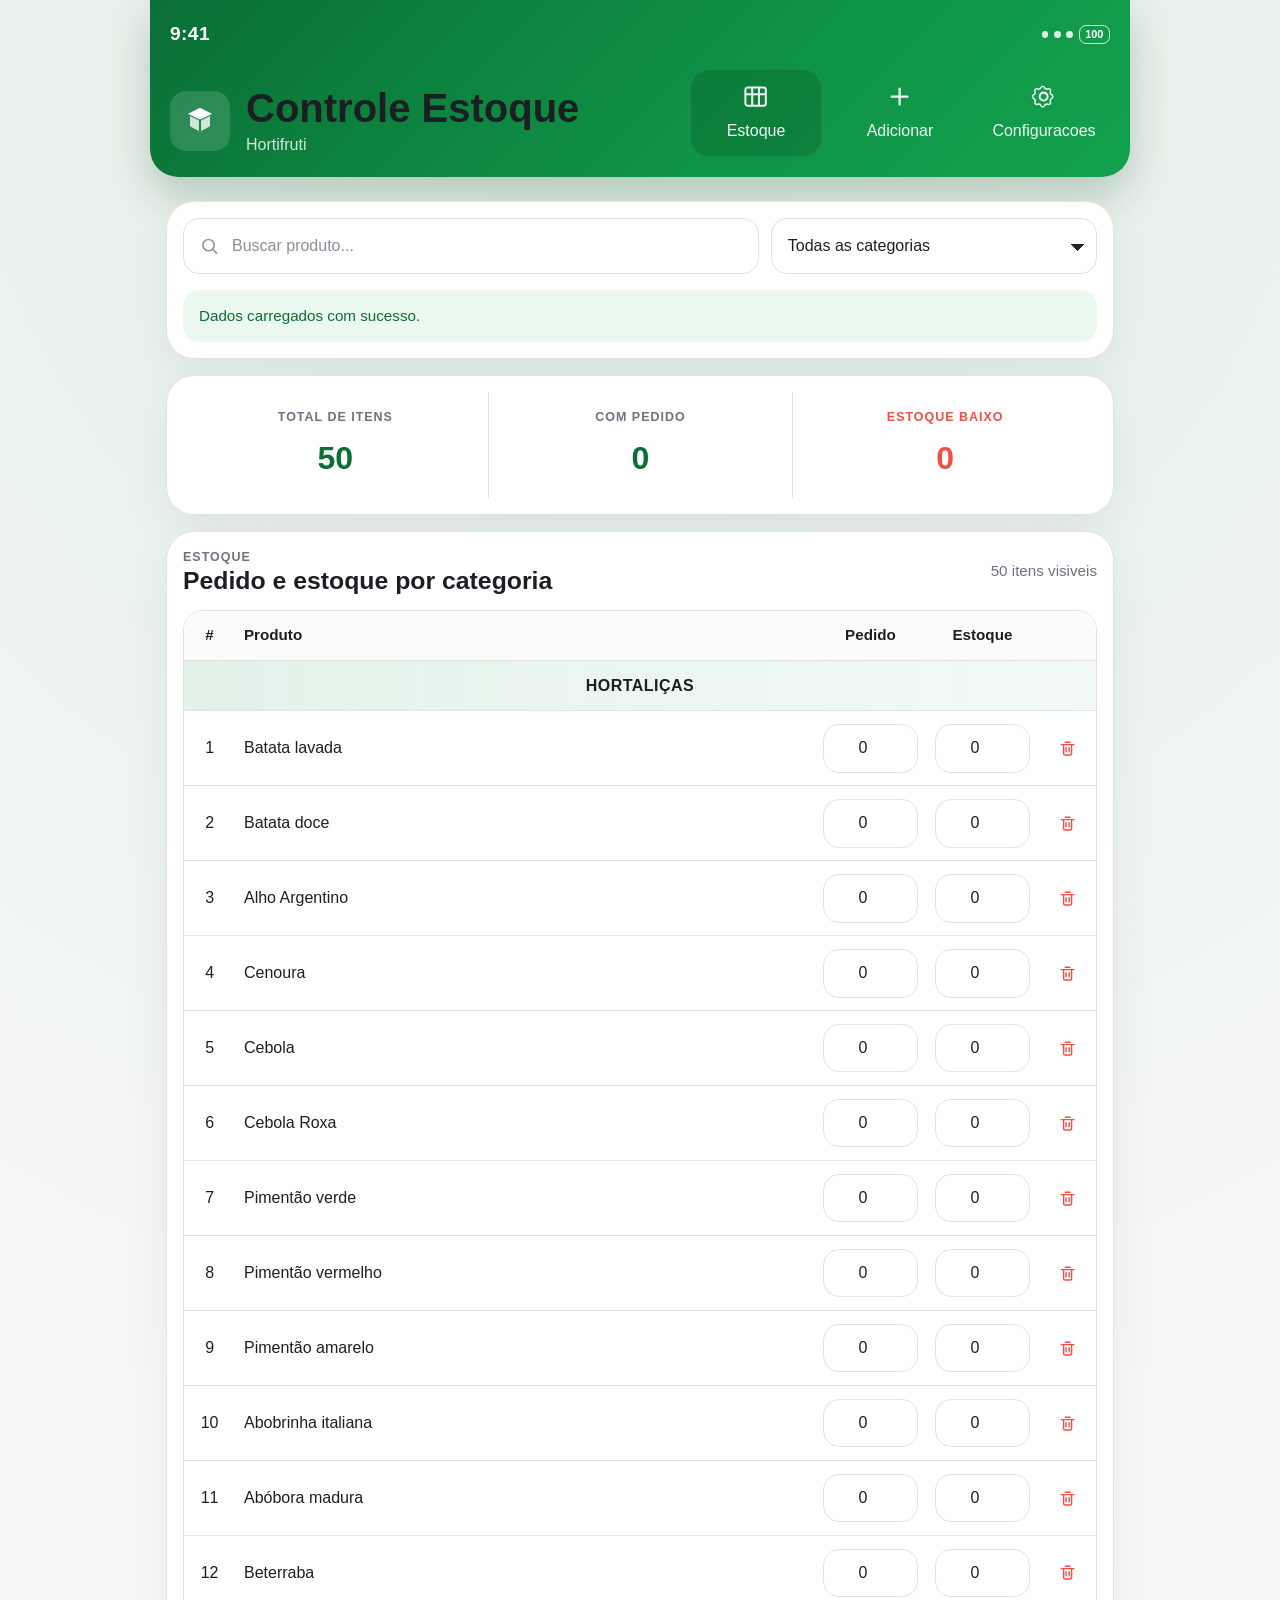
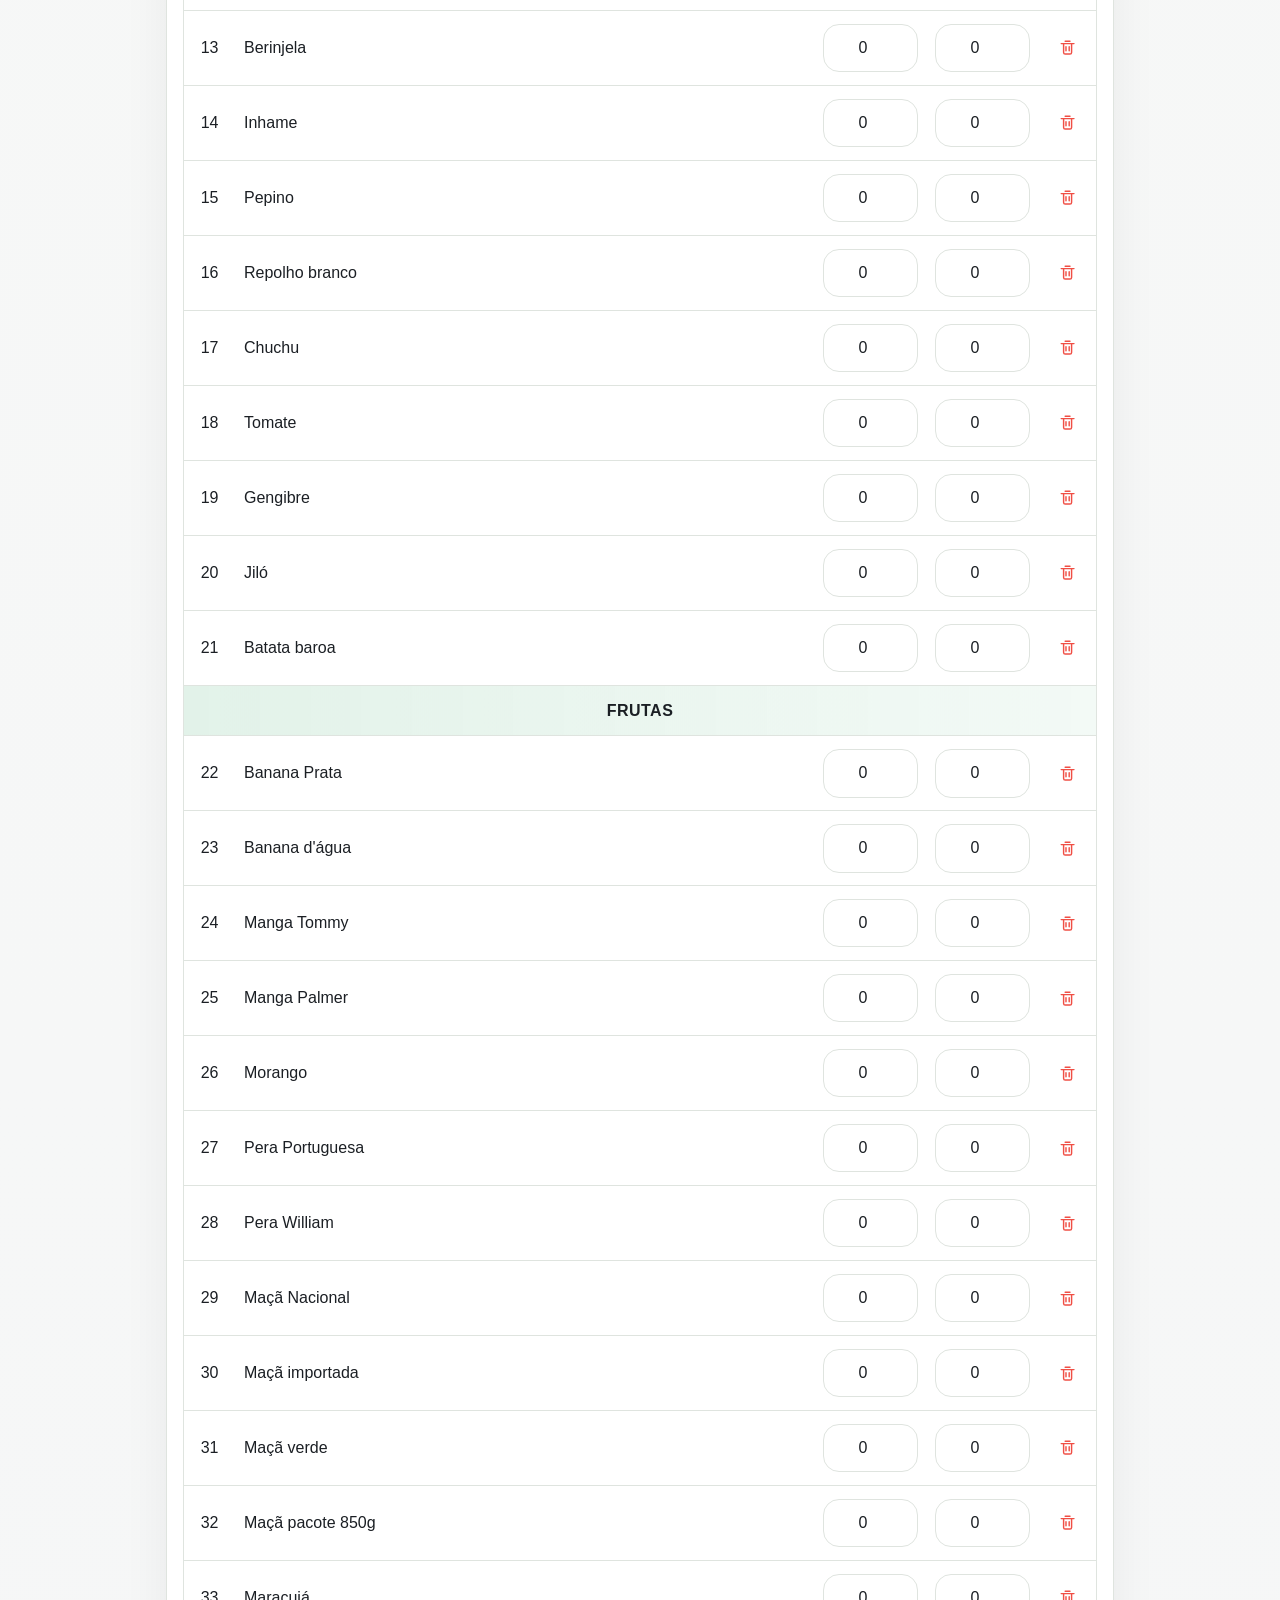
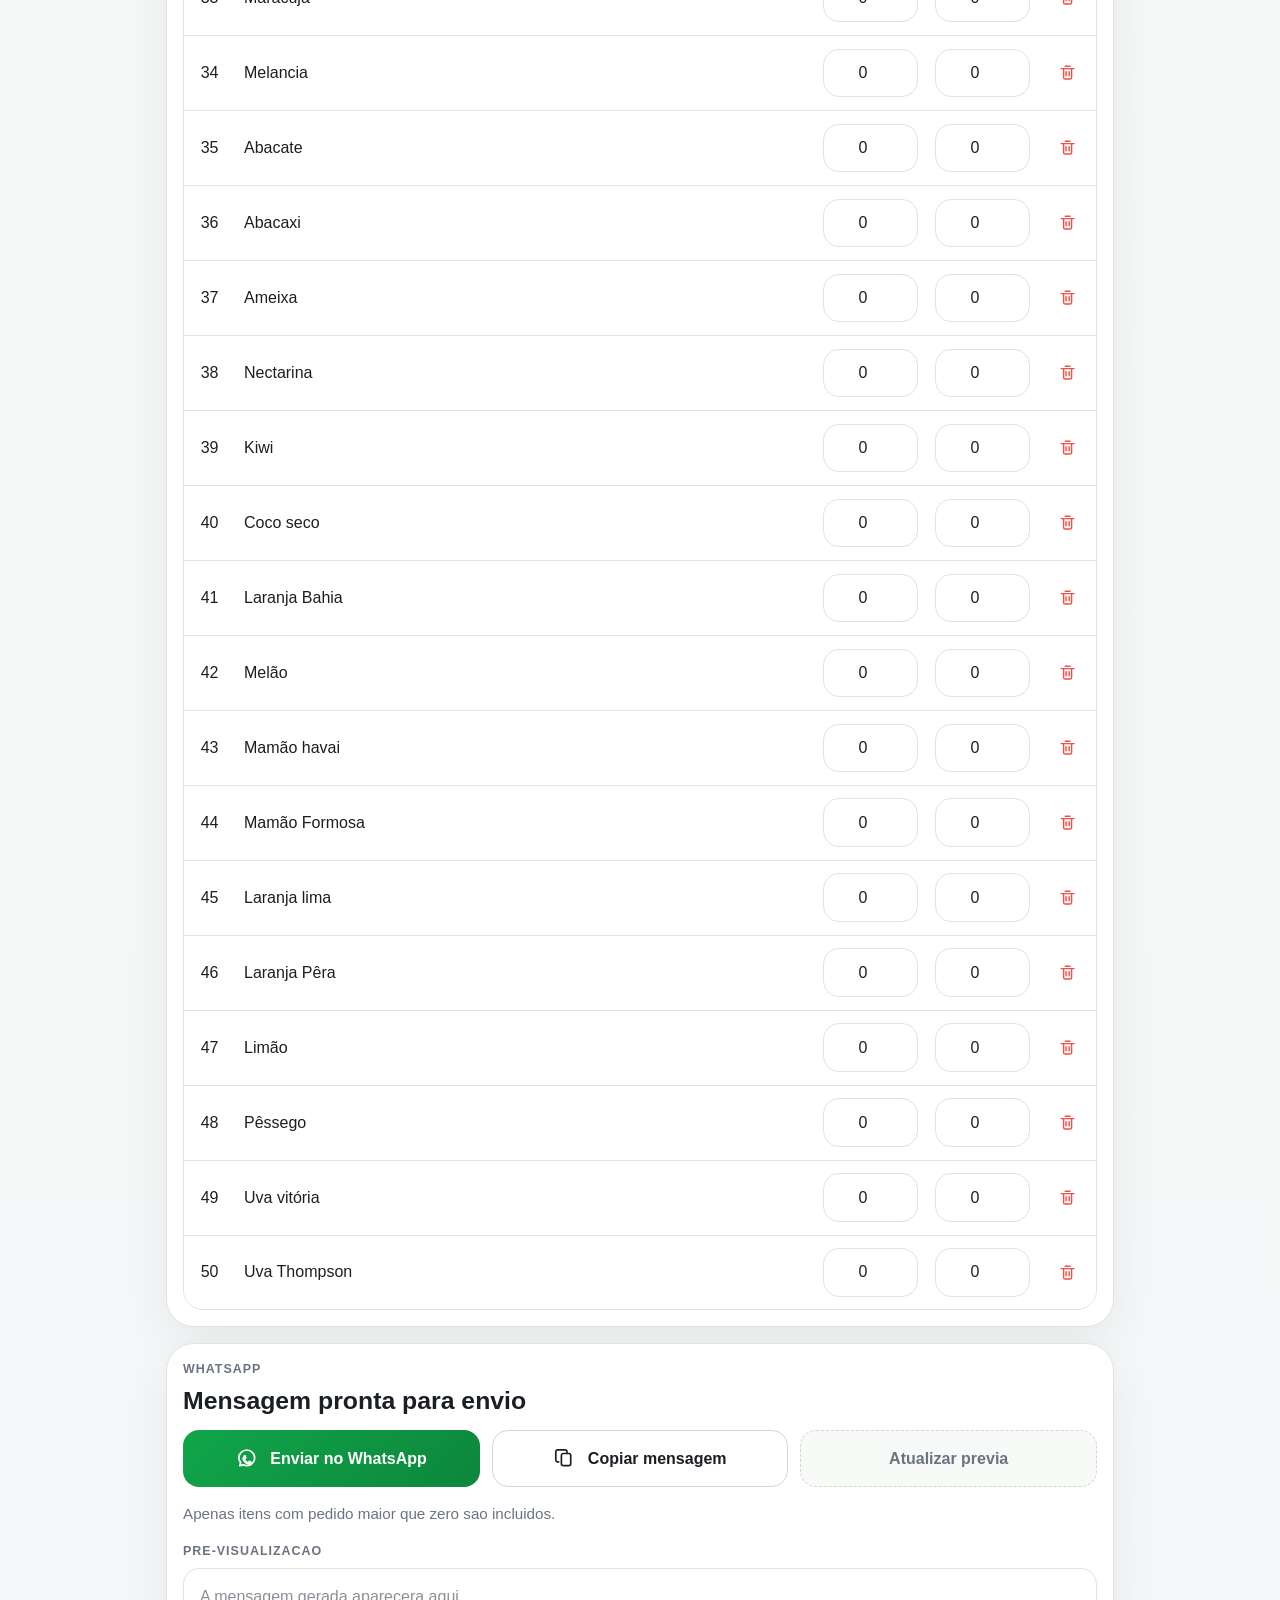
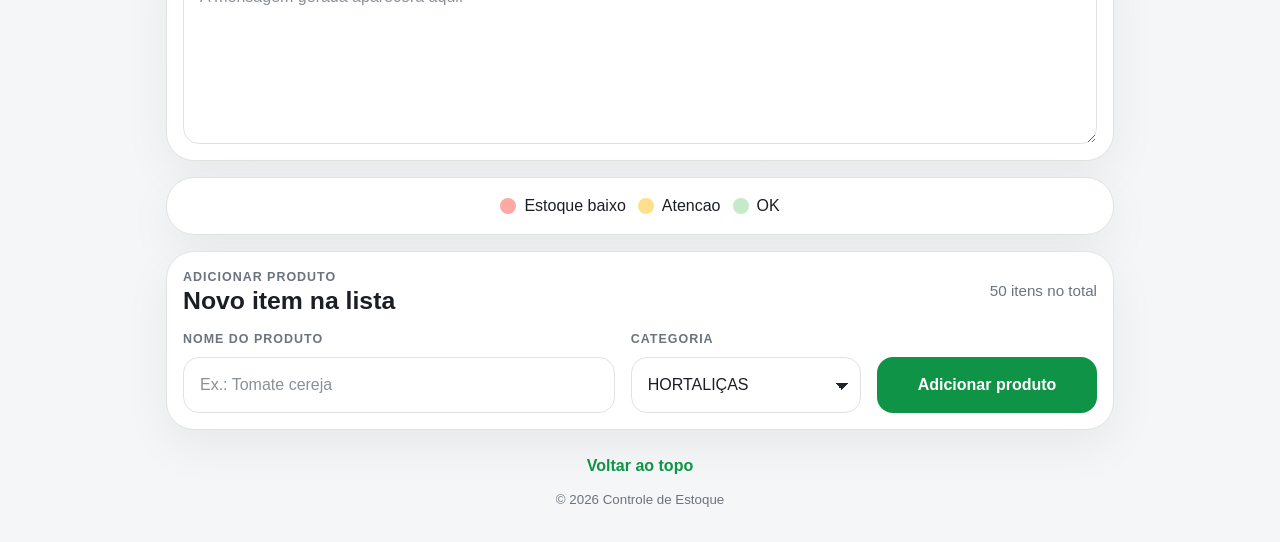
==== index.html @ 84c491f7 "Implementa layout mobile do controle de estoque" ====
<!DOCTYPE html>
<html lang="pt-BR">
<head>
  <meta charset="UTF-8">
  <meta name="viewport" content="width=device-width, initial-scale=1.0, viewport-fit=cover">
  <meta name="theme-color" content="#0f9347">
  <meta name="description" content="Controle de estoque mobile para hortifruti com pedido, estoque e mensagem pronta para WhatsApp.">
  <title>Controle de Estoque</title>
  <link rel="manifest" href="manifest.json">
  <link rel="icon" href="assets/icons/icon.svg" type="image/svg+xml">
  <link rel="stylesheet" href="css/reset.css">
  <link rel="stylesheet" href="css/variaveis.css">
  <link rel="stylesheet" href="css/global.css">
  <link rel="stylesheet" href="css/layout.css">
  <link rel="stylesheet" href="css/componentes.css">
  <link rel="stylesheet" href="css/responsivo.css">
</head>
<body data-pagina="home">
  <div class="pagina" id="topo">
    <header class="topo-app">
      <div class="topo-app__barra" aria-hidden="true">
        <span class="topo-app__hora">9:41</span>
        <div class="topo-app__sinais">
          <span class="icone-sinal"></span>
          <span class="icone-sinal"></span>
          <span class="icone-sinal"></span>
          <span class="icone-bateria">100</span>
        </div>
      </div>

      <div class="topo-app__principal">
        <div class="topo-app__marca">
          <div class="logo-app" aria-hidden="true">
            <svg viewBox="0 0 24 24" fill="none">
              <path d="M12 2 3 6.5 12 11l9-4.5L12 2Z" fill="currentColor"></path>
              <path d="M4.5 8.2V16L12 20l7.5-4V8.2L12 12 4.5 8.2Z" fill="currentColor" opacity=".78"></path>
              <path d="M12 11v9" stroke="#0f9347" stroke-width="1.6"></path>
            </svg>
          </div>

          <div class="topo-app__titulos">
            <h1>Controle Estoque</h1>
            <p>Hortifruti</p>
          </div>
        </div>

        <nav class="atalhos-app" aria-label="Navegacao principal">
          <a class="atalho-app atalho-app--ativo" href="#secao-estoque">
            <span class="atalho-app__icone" aria-hidden="true">
              <svg viewBox="0 0 24 24" fill="none">
                <rect x="3" y="4" width="18" height="16" rx="2" stroke="currentColor" stroke-width="1.8"></rect>
                <path d="M3 10h18M9 4v16M15 4v16" stroke="currentColor" stroke-width="1.8"></path>
              </svg>
            </span>
            <span>Estoque</span>
          </a>

          <a class="atalho-app" href="#secao-adicionar">
            <span class="atalho-app__icone" aria-hidden="true">
              <svg viewBox="0 0 24 24" fill="none">
                <path d="M12 5v14M5 12h14" stroke="currentColor" stroke-width="2" stroke-linecap="round"></path>
              </svg>
            </span>
            <span>Adicionar</span>
          </a>

          <a class="atalho-app" href="pages/configuracoes.html">
            <span class="atalho-app__icone" aria-hidden="true">
              <svg viewBox="0 0 24 24" fill="none">
                <path d="M12 8.5A3.5 3.5 0 1 0 12 15.5A3.5 3.5 0 1 0 12 8.5Z" stroke="currentColor" stroke-width="1.8"></path>
                <path d="M19.4 13.5a1.8 1.8 0 0 0 .04-3l-1.12-.65a7.7 7.7 0 0 0-.54-1.31l.35-1.24a1.8 1.8 0 0 0-2.2-2.2l-1.24.35c-.42-.22-.86-.4-1.31-.54l-.65-1.12a1.8 1.8 0 0 0-3 0l-.65 1.12c-.45.14-.89.32-1.31.54l-1.24-.35a1.8 1.8 0 0 0-2.2 2.2l.35 1.24c-.22.42-.4.86-.54 1.31l-1.12.65a1.8 1.8 0 0 0 0 3l1.12.65c.14.45.32.89.54 1.31l-.35 1.24a1.8 1.8 0 0 0 2.2 2.2l1.24-.35c.42.22.86.4 1.31.54l.65 1.12a1.8 1.8 0 0 0 3 0l.65-1.12c.45-.14.89-.32 1.31-.54l1.24.35a1.8 1.8 0 0 0 2.2-2.2l-.35-1.24c.22-.42.4-.86.54-1.31l1.12-.65Z" stroke="currentColor" stroke-width="1.3" stroke-linejoin="round"></path>
              </svg>
            </span>
            <span>Configuracoes</span>
          </a>
        </nav>
      </div>
    </header>

    <main class="conteudo-principal">
      <section class="painel painel--filtros">
        <div class="painel__filtros">
          <label class="campo campo--icone">
            <span class="campo__icone" aria-hidden="true">
              <svg viewBox="0 0 24 24" fill="none">
                <circle cx="11" cy="11" r="6.5" stroke="currentColor" stroke-width="1.8"></circle>
                <path d="m16 16 4.2 4.2" stroke="currentColor" stroke-width="1.8" stroke-linecap="round"></path>
              </svg>
            </span>
            <input
              class="campo__controle"
              id="campo-busca"
              type="search"
              placeholder="Buscar produto..."
              autocomplete="off"
            >
          </label>

          <label class="campo">
            <select class="campo__controle campo__controle--select" id="filtro-categoria" aria-label="Filtrar por categoria">
              <option value="todas">Todas as categorias</option>
            </select>
          </label>
        </div>

        <p class="alerta alerta--info" id="status-app" role="status" aria-live="polite">
          Carregando dados salvos...
        </p>
      </section>

      <section class="painel painel--metricas">
        <div class="metricas-grid">
          <article class="metrica-card">
            <span class="metrica-card__rotulo">Total de itens</span>
            <strong id="resumo-total-produtos">0</strong>
          </article>

          <article class="metrica-card">
            <span class="metrica-card__rotulo">Com pedido</span>
            <strong id="resumo-total-pedido">0</strong>
          </article>

          <article class="metrica-card metrica-card--critica">
            <span class="metrica-card__rotulo">Estoque baixo</span>
            <strong id="resumo-total-estoque-baixo">0</strong>
          </article>
        </div>
      </section>

      <section class="painel painel--tabela" id="secao-estoque">
        <div class="painel__topo painel__topo--linha">
          <div>
            <p class="marca-texto">Estoque</p>
            <h2>Pedido e estoque por categoria</h2>
          </div>
          <span class="contador-itens" id="contador-produtos-visiveis">0 itens visiveis</span>
        </div>

        <div class="tabela-area" id="lista-produtos" aria-live="polite"></div>
      </section>

      <section class="painel painel--mensagem">
        <div class="painel__topo">
          <p class="marca-texto">WhatsApp</p>
          <h2>Mensagem pronta para envio</h2>
        </div>

        <div class="barra-acoes">
          <button class="botao botao--whatsapp" id="botao-enviar-whatsapp" type="button">
            <span class="botao__icone" aria-hidden="true">
              <svg viewBox="0 0 24 24" fill="none">
                <path d="M20 11.6c0 4.6-3.8 8.4-8.5 8.4-1.4 0-2.7-.3-3.8-.9L4 20l1-3.6A8.2 8.2 0 0 1 3 11.6C3 7 6.8 3.2 11.5 3.2 16.2 3.2 20 7 20 11.6Z" stroke="currentColor" stroke-width="1.8" stroke-linejoin="round"></path>
                <path d="M8.3 9.2c.2-.6.5-.6.8-.6h.7c.2 0 .5 0 .7.5.2.6.8 2 .8 2.2 0 .2.1.4 0 .6-.1.2-.2.4-.4.6-.2.2-.4.4-.6.6-.2.2-.3.3-.1.6.2.3.9 1.5 2 2 .3.2.5.2.7 0 .2-.2.7-.8.9-1 .2-.2.3-.2.6-.1.2.1 1.5.7 1.8.8.2.1.4.2.5.4.1.1.1.8-.2 1.5-.3.7-1.7 1.4-2.3 1.5-.6.1-1.4.2-3-.5-2-1-3.4-3.1-3.7-3.5-.3-.4-.8-1.1-.8-2.1 0-1 .5-1.5.7-1.7Z" fill="currentColor"></path>
              </svg>
            </span>
            <span>Enviar no WhatsApp</span>
          </button>

          <button class="botao botao--secundario" id="botao-copiar-mensagem" type="button">
            <span class="botao__icone" aria-hidden="true">
              <svg viewBox="0 0 24 24" fill="none">
                <rect x="9" y="7" width="10" height="13" rx="2" stroke="currentColor" stroke-width="1.8"></rect>
                <path d="M6 16H5a2 2 0 0 1-2-2V5a2 2 0 0 1 2-2h8a2 2 0 0 1 2 2v1" stroke="currentColor" stroke-width="1.8" stroke-linecap="round"></path>
              </svg>
            </span>
            <span>Copiar mensagem</span>
          </button>

          <button class="botao botao--fantasma" id="botao-gerar-mensagem" type="button">
            Atualizar previa
          </button>
        </div>

        <p class="texto-ajuda">Apenas itens com pedido maior que zero sao incluidos.</p>

        <label class="campo">
          <span class="campo__rotulo">Pre-visualizacao</span>
          <textarea
            class="campo__controle campo__controle--mensagem"
            id="mensagem-preview"
            readonly
            placeholder="A mensagem gerada aparecera aqui."
          ></textarea>
        </label>
      </section>

      <section class="painel painel--legenda">
        <div class="legenda-status">
          <span class="legenda-status__item">
            <i class="legenda-status__ponto legenda-status__ponto--critico"></i>
            <span>Estoque baixo</span>
          </span>

          <span class="legenda-status__item">
            <i class="legenda-status__ponto legenda-status__ponto--atencao"></i>
            <span>Atencao</span>
          </span>

          <span class="legenda-status__item">
            <i class="legenda-status__ponto legenda-status__ponto--ok"></i>
            <span>OK</span>
          </span>
        </div>
      </section>

      <section class="painel painel--adicionar" id="secao-adicionar">
        <div class="painel__topo painel__topo--linha">
          <div>
            <p class="marca-texto">Adicionar produto</p>
            <h2>Novo item na lista</h2>
          </div>
          <span class="contador-total" id="resumo-total-produtos-rodape">0 itens no total</span>
        </div>

        <form class="formulario-produto" id="form-adicionar-produto">
          <label class="campo formulario-produto__nome">
            <span class="campo__rotulo">Nome do produto</span>
            <input
              class="campo__controle"
              id="novo-produto-nome"
              name="nome"
              type="text"
              placeholder="Ex.: Tomate cereja"
              maxlength="80"
              required
            >
          </label>

          <label class="campo">
            <span class="campo__rotulo">Categoria</span>
            <select class="campo__controle campo__controle--select" id="novo-produto-categoria" name="categoria" required></select>
          </label>

          <button class="botao botao--primario" type="submit">
            Adicionar produto
          </button>
        </form>
      </section>
    </main>

    <footer class="rodape">
      <a class="rodape__topo" href="#topo">Voltar ao topo</a>
      <small>&copy; <span id="ano-atual"></span> Controle de Estoque</small>
    </footer>
  </div>

  <noscript>Ative o JavaScript para usar o aplicativo.</noscript>

  <script defer src="js/utils.js"></script>
  <script defer src="data/produtos-iniciais.js"></script>
  <script defer src="js/validacoes.js"></script>
  <script defer src="js/categorias.js"></script>
  <script defer src="js/storage.js"></script>
  <script defer src="js/produtos.js"></script>
  <script defer src="js/mensagem.js"></script>
  <script defer src="js/whatsapp.js"></script>
  <script defer src="js/app.js"></script>
</body>
</html>
---- css/variaveis.css ----
:root {
  --cor-primaria: #0f9347;
  --cor-primaria-escura: #0a6f35;
  --cor-primaria-suave: #eaf8ef;
  --cor-secundaria: #f4f6f4;
  --cor-fundo: #f5f6f7;
  --cor-superficie: #ffffff;
  --cor-superficie-secundaria: #f8faf8;
  --cor-borda: #dfe4df;
  --cor-borda-forte: #cfd8cf;
  --cor-texto: #1b1f24;
  --cor-texto-suave: #6b7280;
  --cor-whatsapp: #10a64a;
  --cor-whatsapp-escura: #0d863b;
  --cor-perigo: #f04f45;
  --cor-perigo-suave: #ffe3e0;
  --cor-alerta: #ffcc4d;
  --cor-alerta-suave: #fff2c9;
  --cor-ok: #cdeecf;
  --cor-info: #edf3ff;
  --cor-info-texto: #365ca8;
  --sombra-cartao: 0 16px 48px rgba(16, 24, 40, 0.06);
  --sombra-topo: 0 18px 42px rgba(5, 63, 27, 0.22);
  --raio-xl: 28px;
  --raio-lg: 20px;
  --raio-md: 16px;
  --raio-sm: 12px;
  --espaco-1: 0.25rem;
  --espaco-2: 0.5rem;
  --espaco-3: 0.75rem;
  --espaco-4: 1rem;
  --espaco-5: 1.25rem;
  --espaco-6: 1.5rem;
  --espaco-7: 2rem;
  --espaco-8: 2.5rem;
  --largura-maxima: 980px;
  --fonte-base: "Aptos", "Segoe UI", "Helvetica Neue", Arial, sans-serif;
  --fonte-destaque: "Trebuchet MS", "Segoe UI", sans-serif;
  --tempo-transicao: 180ms ease;
}
---- css/global.css ----
body {
  background:
    radial-gradient(circle at top center, rgba(15, 147, 71, 0.1), transparent 28%),
    linear-gradient(180deg, #f7f8f7 0%, var(--cor-fundo) 100%);
  color: var(--cor-texto);
  font-family: var(--fonte-base);
  line-height: 1.5;
}

h1,
h2,
h3 {
  color: var(--cor-texto);
  font-family: var(--fonte-destaque);
  line-height: 1.1;
}

h1 {
  font-size: clamp(1.7rem, 6vw, 2.5rem);
}

h2 {
  font-size: clamp(1.15rem, 4.5vw, 1.55rem);
}

h3 {
  font-size: 1rem;
}

p,
small {
  color: var(--cor-texto-suave);
}

button,
a,
input,
select,
textarea {
  transition:
    transform var(--tempo-transicao),
    background-color var(--tempo-transicao),
    border-color var(--tempo-transicao),
    color var(--tempo-transicao),
    box-shadow var(--tempo-transicao);
}

button:focus-visible,
a:focus-visible,
input:focus-visible,
select:focus-visible,
textarea:focus-visible {
  box-shadow: 0 0 0 4px rgba(15, 147, 71, 0.16);
  outline: 2px solid transparent;
}

::selection {
  background: rgba(15, 147, 71, 0.16);
}
---- css/layout.css ----
.pagina {
  display: grid;
  gap: var(--espaco-5);
  margin: 0 auto;
  max-width: var(--largura-maxima);
  min-height: 100vh;
  padding: 0 0 var(--espaco-7);
}

.topo-app {
  background: linear-gradient(135deg, var(--cor-primaria-escura) 0%, var(--cor-primaria) 60%, #13a14e 100%);
  border-radius: 0 0 28px 28px;
  box-shadow: var(--sombra-topo);
  color: #ffffff;
  display: grid;
  gap: var(--espaco-5);
  padding:
    calc(env(safe-area-inset-top, 0px) + var(--espaco-5))
    var(--espaco-4)
    var(--espaco-5);
}

.topo-app__barra,
.topo-app__principal,
.topo-app__marca,
.topo-app__sinais,
.painel__filtros,
.metricas-grid,
.painel__topo--linha,
.barra-acoes,
.legenda-status {
  display: grid;
}

.topo-app__barra {
  align-items: center;
  grid-template-columns: 1fr auto;
}

.topo-app__principal {
  gap: var(--espaco-5);
}

.topo-app__marca {
  align-items: center;
  gap: var(--espaco-4);
  grid-template-columns: auto 1fr;
}

.topo-app__sinais {
  align-items: center;
  gap: 0.35rem;
  grid-auto-flow: column;
}

.conteudo-principal {
  display: grid;
  gap: var(--espaco-4);
  padding: 0 var(--espaco-3);
}

.painel {
  display: grid;
  gap: var(--espaco-4);
}

.painel__topo {
  display: grid;
  gap: var(--espaco-2);
}

.painel__topo--linha {
  align-items: center;
  gap: var(--espaco-3);
}

.painel__filtros {
  gap: var(--espaco-3);
}

.metricas-grid {
  gap: 0;
  grid-template-columns: repeat(3, minmax(0, 1fr));
}

.barra-acoes,
.legenda-status {
  gap: var(--espaco-3);
}

.formulario-produto {
  display: grid;
  gap: var(--espaco-4);
}

.rodape {
  display: grid;
  gap: var(--espaco-3);
  justify-items: center;
  padding: 0 var(--espaco-4);
}
---- css/componentes.css ----
.painel {
  background: var(--cor-superficie);
  border: 1px solid var(--cor-borda);
  border-radius: var(--raio-xl);
  box-shadow: var(--sombra-cartao);
  padding: var(--espaco-4);
}

.topo-app__hora {
  font-size: 1.2rem;
  font-weight: 800;
  letter-spacing: 0.02em;
}

.icone-sinal {
  background: rgba(255, 255, 255, 0.95);
  border-radius: 999px;
  display: inline-block;
  height: 0.42rem;
  opacity: 0.9;
  width: 0.42rem;
}

.icone-bateria {
  border: 1.5px solid rgba(255, 255, 255, 0.85);
  border-radius: 0.45rem;
  font-size: 0.68rem;
  font-weight: 700;
  line-height: 1;
  padding: 0.18rem 0.35rem;
}

.logo-app {
  align-items: center;
  background: rgba(255, 255, 255, 0.14);
  border-radius: var(--raio-md);
  color: #ffffff;
  display: inline-flex;
  height: 3.75rem;
  justify-content: center;
  width: 3.75rem;
}

.logo-app svg {
  height: 2rem;
  width: 2rem;
}

.topo-app__titulos p {
  color: rgba(255, 255, 255, 0.82);
  font-size: 1rem;
  margin-top: 0.2rem;
}

.atalhos-app {
  display: grid;
  gap: var(--espaco-3);
  grid-template-columns: repeat(3, minmax(0, 1fr));
}

.atalho-app {
  align-items: center;
  border-radius: var(--raio-lg);
  color: rgba(255, 255, 255, 0.94);
  display: grid;
  gap: var(--espaco-2);
  justify-items: center;
  min-height: 5.5rem;
  padding: 0.85rem 0.5rem;
  text-align: center;
}

.atalho-app:hover {
  background: rgba(255, 255, 255, 0.08);
}

.atalho-app--ativo {
  background: rgba(7, 85, 34, 0.32);
  box-shadow: inset 0 0 0 1px rgba(255, 255, 255, 0.06);
}

.atalho-app__icone {
  display: inline-flex;
  height: 1.7rem;
  width: 1.7rem;
}

.atalho-app__icone svg {
  height: 100%;
  width: 100%;
}

.marca-texto,
.campo__rotulo,
.metrica-card__rotulo {
  color: var(--cor-texto-suave);
  font-size: 0.78rem;
  font-weight: 700;
  letter-spacing: 0.08em;
  text-transform: uppercase;
}

.botao {
  align-items: center;
  border-radius: var(--raio-md);
  display: inline-flex;
  gap: var(--espaco-3);
  justify-content: center;
  min-height: 3.5rem;
  padding: 0.95rem 1rem;
  width: 100%;
}

.botao:hover {
  transform: translateY(-1px);
}

.botao--primario {
  background: var(--cor-primaria);
  color: #ffffff;
  font-weight: 700;
}

.botao--primario:hover {
  background: var(--cor-primaria-escura);
}

.botao--secundario {
  background: var(--cor-superficie);
  border: 1px solid var(--cor-borda-forte);
  color: var(--cor-texto);
  font-weight: 700;
}

.botao--secundario:hover {
  border-color: var(--cor-primaria);
  color: var(--cor-primaria);
}

.botao--whatsapp {
  background: linear-gradient(135deg, var(--cor-whatsapp) 0%, var(--cor-whatsapp-escura) 100%);
  color: #ffffff;
  font-weight: 800;
}

.botao--fantasma {
  background: var(--cor-superficie-secundaria);
  border: 1px dashed var(--cor-borda-forte);
  color: var(--cor-texto-suave);
  font-weight: 700;
}

.botao__icone {
  display: inline-flex;
  height: 1.4rem;
  width: 1.4rem;
}

.botao__icone svg {
  height: 100%;
  width: 100%;
}

.campo {
  display: grid;
  gap: var(--espaco-2);
}

.campo--icone {
  position: relative;
}

.campo__icone {
  color: #9097a3;
  display: inline-flex;
  height: 1.3rem;
  left: 1rem;
  position: absolute;
  top: 50%;
  transform: translateY(-50%);
  width: 1.3rem;
}

.campo__icone svg {
  height: 100%;
  width: 100%;
}

.campo__controle {
  background: var(--cor-superficie);
  border: 1px solid var(--cor-borda);
  border-radius: var(--raio-md);
  color: var(--cor-texto);
  min-height: 3.5rem;
  padding: 0.95rem 1rem;
  width: 100%;
}

.campo--icone .campo__controle {
  padding-left: 3rem;
}

.campo__controle::placeholder {
  color: #8a9098;
}

.campo__controle:focus {
  border-color: var(--cor-primaria);
}

.campo__controle--select {
  appearance: none;
  background-image:
    linear-gradient(45deg, transparent 50%, #20242b 50%),
    linear-gradient(135deg, #20242b 50%, transparent 50%);
  background-position:
    calc(100% - 1.1rem) calc(1.55rem),
    calc(100% - 0.75rem) calc(1.55rem);
  background-repeat: no-repeat;
  background-size: 0.45rem 0.45rem, 0.45rem 0.45rem;
  padding-right: 2.8rem;
}

.campo__controle--mensagem {
  min-height: 11rem;
  resize: vertical;
}

.alerta {
  border-radius: var(--raio-md);
  font-size: 0.95rem;
  padding: 0.9rem 1rem;
}

.alerta--info {
  background: var(--cor-info);
  color: var(--cor-info-texto);
}

.alerta--sucesso {
  background: var(--cor-primaria-suave);
  color: var(--cor-primaria-escura);
}

.alerta--erro {
  background: var(--cor-perigo-suave);
  color: #b12f29;
}

.metrica-card {
  align-items: center;
  display: grid;
  gap: var(--espaco-2);
  justify-items: center;
  min-height: 5.8rem;
  padding: var(--espaco-4) var(--espaco-3);
  text-align: center;
}

.metrica-card + .metrica-card {
  border-left: 1px solid var(--cor-borda);
}

.metrica-card strong {
  color: var(--cor-primaria-escura);
  font-family: var(--fonte-destaque);
  font-size: 2rem;
}

.metrica-card--critica strong,
.metrica-card--critica .metrica-card__rotulo {
  color: var(--cor-perigo);
}

.contador-itens,
.contador-total {
  color: var(--cor-texto-suave);
  font-size: 0.95rem;
}

.tabela-area {
  border: 1px solid var(--cor-borda);
  border-radius: var(--raio-lg);
  overflow: hidden;
}

.tabela-scroll {
  overflow-x: auto;
}

.tabela-estoque {
  border-collapse: collapse;
  min-width: 100%;
  width: 100%;
}

.tabela-estoque th,
.tabela-estoque td {
  border-bottom: 1px solid var(--cor-borda);
  padding: 0.8rem 0.55rem;
  vertical-align: middle;
}

.tabela-estoque thead th {
  background: #fbfbfc;
  color: var(--cor-texto);
  font-size: 0.95rem;
  font-weight: 800;
  text-align: center;
}

.tabela-estoque th:nth-child(2),
.tabela-estoque td:nth-child(2) {
  text-align: left;
}

.tabela-estoque td:first-child,
.tabela-estoque th:first-child,
.tabela-estoque td:last-child,
.tabela-estoque th:last-child {
  text-align: center;
  width: 3.2rem;
}

.tabela-estoque td:nth-child(3),
.tabela-estoque th:nth-child(3),
.tabela-estoque td:nth-child(4),
.tabela-estoque th:nth-child(4) {
  width: 7rem;
}

.tabela-estoque tbody tr:last-child td {
  border-bottom: none;
}

.linha-categoria td {
  background: linear-gradient(90deg, rgba(15, 147, 71, 0.12) 0%, rgba(15, 147, 71, 0.05) 100%);
  color: var(--cor-texto);
  font-size: 1rem;
  font-weight: 800;
  letter-spacing: 0.03em;
  text-transform: uppercase;
}

.linha-produto td {
  background: #ffffff;
  color: var(--cor-texto);
}

.coluna-indice {
  color: var(--cor-texto-suave);
  font-variant-numeric: tabular-nums;
}

.campo-tabela {
  min-height: 2.75rem;
  padding: 0.7rem 0.75rem;
  text-align: center;
}

.campo-tabela--critico {
  background: #ffe1de;
  border-color: #ffc0bb;
  color: #b93b34;
}

.campo-tabela--atencao {
  background: var(--cor-alerta-suave);
  border-color: #ffd977;
  color: #8c6400;
}

.campo-tabela--ok {
  background: #effaf1;
  border-color: #bfe7c3;
  color: #246334;
}

.botao-icone {
  align-items: center;
  border-radius: 999px;
  color: var(--cor-perigo);
  display: inline-flex;
  height: 2.5rem;
  justify-content: center;
  width: 2.5rem;
}

.botao-icone:hover {
  background: rgba(240, 79, 69, 0.12);
}

.botao-icone svg {
  height: 1.2rem;
  width: 1.2rem;
}

.vazio {
  background: var(--cor-superficie-secundaria);
  color: var(--cor-texto-suave);
  padding: var(--espaco-6);
  text-align: center;
}

.texto-ajuda {
  font-size: 0.95rem;
}

.legenda-status {
  align-items: center;
  justify-content: space-between;
}

.legenda-status__item {
  align-items: center;
  color: var(--cor-texto);
  display: inline-flex;
  gap: var(--espaco-2);
}

.legenda-status__ponto {
  border-radius: 999px;
  display: inline-block;
  height: 1rem;
  width: 1rem;
}

.legenda-status__ponto--critico {
  background: #ffa8a4;
}

.legenda-status__ponto--atencao {
  background: #ffe08a;
}

.legenda-status__ponto--ok {
  background: #c5eac8;
}

.rodape__topo {
  color: var(--cor-primaria);
  font-weight: 700;
}
---- css/responsivo.css ----
@media (min-width: 560px) {
  .pagina {
    gap: var(--espaco-6);
  }

  .topo-app {
    padding-left: var(--espaco-5);
    padding-right: var(--espaco-5);
  }

  .conteudo-principal {
    padding: 0 var(--espaco-4);
  }

  .painel__filtros {
    grid-template-columns: minmax(0, 1.5fr) minmax(210px, 0.85fr);
  }

  .barra-acoes {
    grid-template-columns: repeat(3, minmax(0, 1fr));
  }

  .formulario-produto {
    align-items: end;
    grid-template-columns: minmax(0, 1.5fr) minmax(220px, 0.8fr) minmax(220px, 0.7fr);
  }
}

@media (min-width: 760px) {
  .topo-app__principal {
    align-items: end;
    grid-template-columns: minmax(0, 1fr) minmax(420px, auto);
  }

  .painel__topo--linha {
    grid-template-columns: 1fr auto;
  }

  .legenda-status {
    grid-auto-flow: column;
    justify-content: center;
  }
}
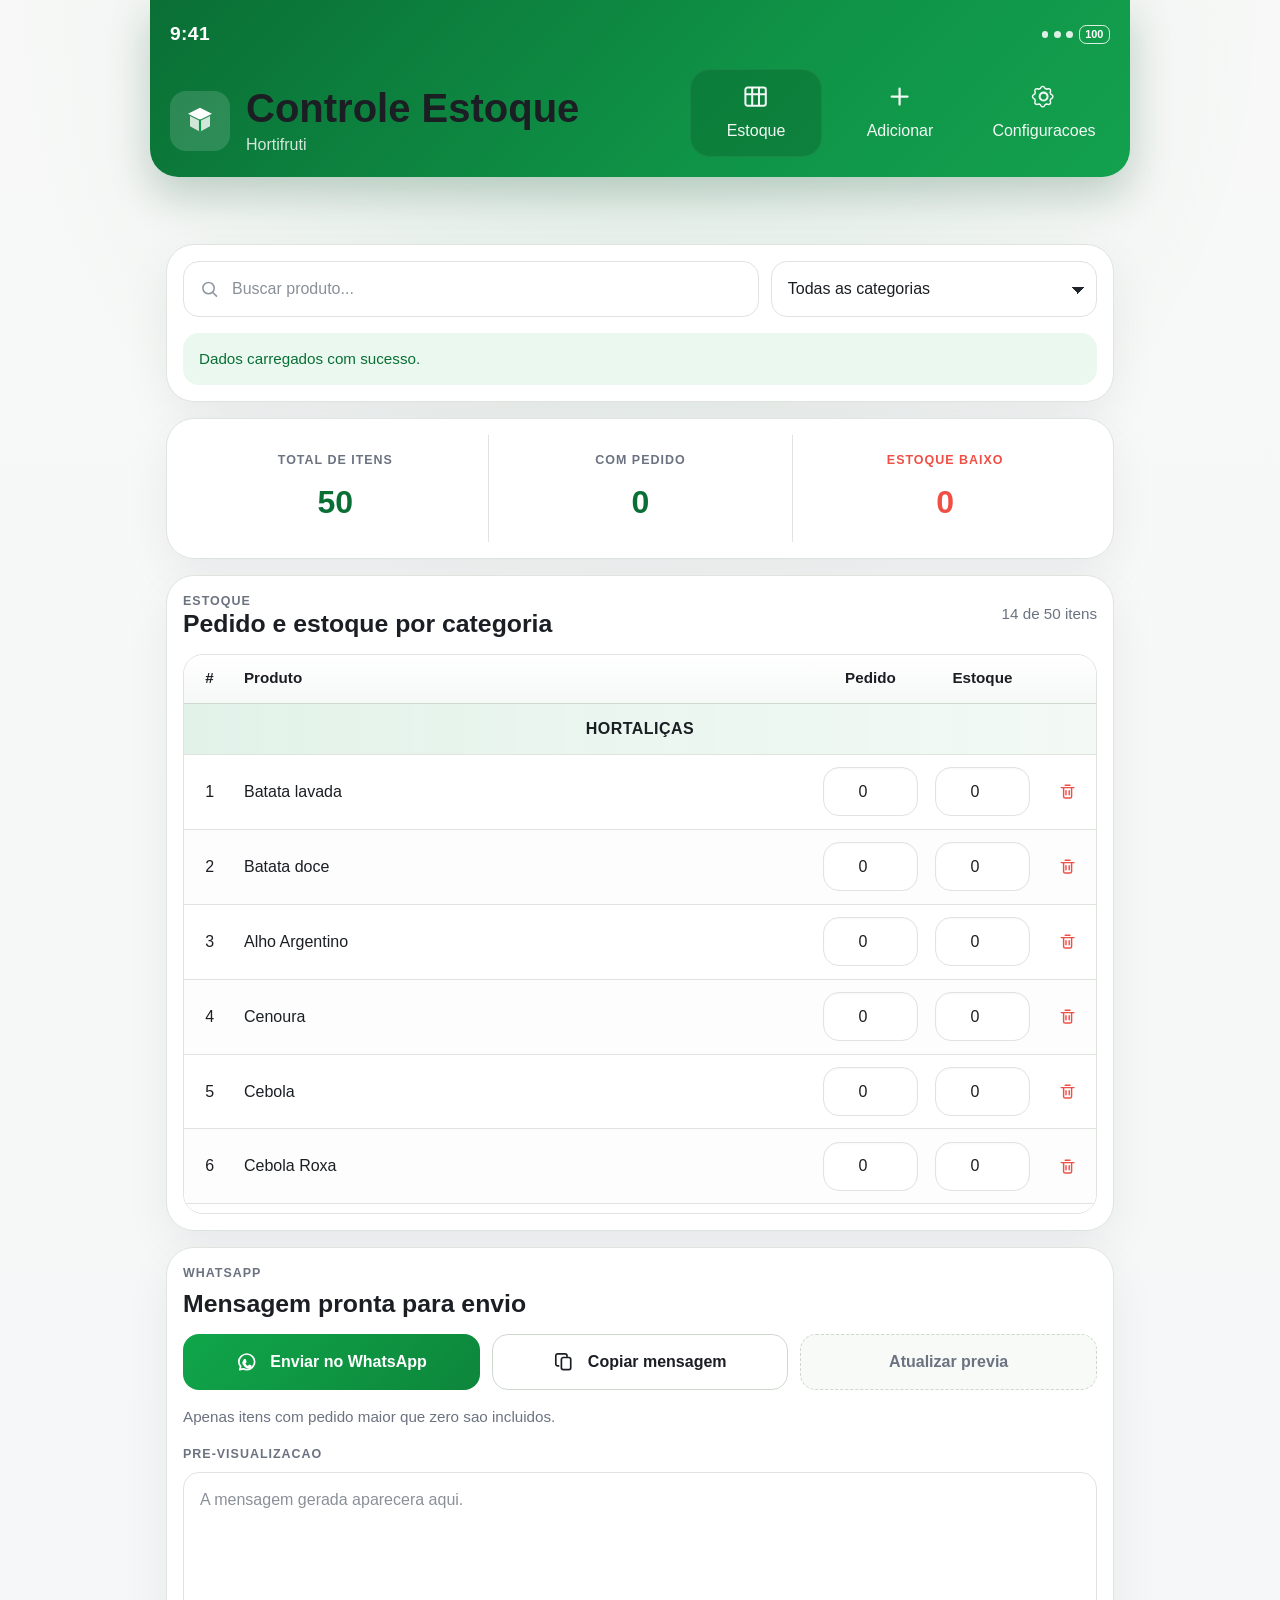
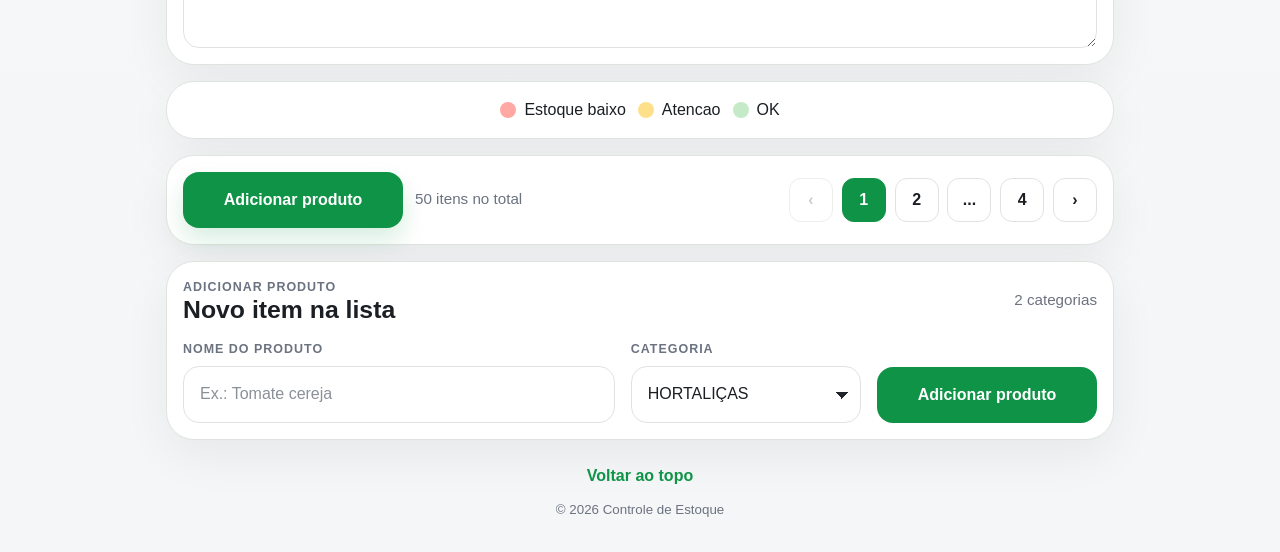
==== commit f0712d76: "commit" ====
--- a/index.html
+++ b/index.html
@@ -77,6 +77,8 @@
       </div>
     </header>
 
+    <div class="topo-espacador" aria-hidden="true"></div>
+
     <main class="conteudo-principal">
       <section class="painel painel--filtros">
         <div class="painel__filtros">
@@ -133,7 +135,7 @@
             <p class="marca-texto">Estoque</p>
             <h2>Pedido e estoque por categoria</h2>
           </div>
-          <span class="contador-itens" id="contador-produtos-visiveis">0 itens visiveis</span>
+          <span class="contador-itens" id="contador-produtos-visiveis">0 de 0 itens</span>
         </div>
 
         <div class="tabela-area" id="lista-produtos" aria-live="polite"></div>
@@ -203,13 +205,27 @@
         </div>
       </section>
 
+      <section class="painel painel--controle-lista">
+        <div class="controle-lista">
+          <a class="botao botao--primario controle-lista__cta" href="#secao-adicionar">
+            Adicionar produto
+          </a>
+
+          <div class="controle-lista__info">
+            <span class="contador-total" id="resumo-total-produtos-rodape">0 itens no total</span>
+          </div>
+
+          <nav class="paginacao" id="paginacao-lista" aria-label="Paginacao da lista"></nav>
+        </div>
+      </section>
+
       <section class="painel painel--adicionar" id="secao-adicionar">
         <div class="painel__topo painel__topo--linha">
           <div>
             <p class="marca-texto">Adicionar produto</p>
             <h2>Novo item na lista</h2>
           </div>
-          <span class="contador-total" id="resumo-total-produtos-rodape">0 itens no total</span>
+          <span class="contador-total" id="resumo-total-categorias">0 categorias</span>
         </div>
 
         <form class="formulario-produto" id="form-adicionar-produto">
--- a/css/variaveis.css
+++ b/css/variaveis.css
@@ -17,10 +17,13 @@
   --cor-alerta: #ffcc4d;
   --cor-alerta-suave: #fff2c9;
   --cor-ok: #cdeecf;
+  --cor-ok-texto: #1f7a36;
   --cor-info: #edf3ff;
   --cor-info-texto: #365ca8;
   --sombra-cartao: 0 16px 48px rgba(16, 24, 40, 0.06);
   --sombra-topo: 0 18px 42px rgba(5, 63, 27, 0.22);
+  --altura-topo-mobile: 15.75rem;
+  --altura-topo-tablet: 14rem;
   --raio-xl: 28px;
   --raio-lg: 20px;
   --raio-md: 16px;
--- a/css/layout.css
+++ b/css/layout.css
@@ -5,6 +5,7 @@
   max-width: var(--largura-maxima);
   min-height: 100vh;
   padding: 0 0 var(--espaco-7);
+  position: relative;
 }
 
 .topo-app {
@@ -14,10 +15,17 @@
   color: #ffffff;
   display: grid;
   gap: var(--espaco-5);
+  left: 50%;
+  max-width: var(--largura-maxima);
   padding:
     calc(env(safe-area-inset-top, 0px) + var(--espaco-5))
     var(--espaco-4)
     var(--espaco-5);
+  position: fixed;
+  top: 0;
+  transform: translateX(-50%);
+  width: 100%;
+  z-index: 30;
 }
 
 .topo-app__barra,
@@ -28,8 +36,13 @@
 .metricas-grid,
 .painel__topo--linha,
 .barra-acoes,
-.legenda-status {
+.legenda-status,
+.controle-lista {
   display: grid;
+}
+
+.topo-espacador {
+  height: var(--altura-topo-mobile);
 }
 
 .topo-app__barra {
@@ -84,7 +97,8 @@
 }
 
 .barra-acoes,
-.legenda-status {
+.legenda-status,
+.controle-lista {
   gap: var(--espaco-3);
 }
 
@@ -93,6 +107,11 @@
   gap: var(--espaco-4);
 }
 
+.controle-lista__info {
+  display: grid;
+  justify-items: center;
+}
+
 .rodape {
   display: grid;
   gap: var(--espaco-3);
--- a/css/componentes.css
+++ b/css/componentes.css
@@ -4,6 +4,10 @@
   border-radius: var(--raio-xl);
   box-shadow: var(--sombra-cartao);
   padding: var(--espaco-4);
+}
+
+.painel--filtros {
+  margin-top: calc(var(--espaco-1) * -1);
 }
 
 .topo-app__hora {
@@ -285,7 +289,10 @@
 }
 
 .tabela-scroll {
+  max-height: min(59vh, 820px);
+  overflow: auto;
   overflow-x: auto;
+  overscroll-behavior: contain;
 }
 
 .tabela-estoque {
@@ -302,11 +309,15 @@
 }
 
 .tabela-estoque thead th {
-  background: #fbfbfc;
+  background: linear-gradient(180deg, #ffffff 0%, #f6f8f7 100%);
+  border-bottom: 1px solid var(--cor-borda-forte);
   color: var(--cor-texto);
   font-size: 0.95rem;
   font-weight: 800;
+  position: sticky;
   text-align: center;
+  top: 0;
+  z-index: 3;
 }
 
 .tabela-estoque th:nth-child(2),
@@ -347,15 +358,27 @@
   color: var(--cor-texto);
 }
 
+.linha-produto:nth-child(odd) td {
+  background: #fcfdfc;
+}
+
 .coluna-indice {
   color: var(--cor-texto-suave);
   font-variant-numeric: tabular-nums;
 }
 
 .campo-tabela {
+  background-clip: padding-box;
+  box-shadow: inset 0 1px 2px rgba(16, 24, 40, 0.03);
   min-height: 2.75rem;
   padding: 0.7rem 0.75rem;
   text-align: center;
+}
+
+.campo-tabela:focus {
+  box-shadow:
+    0 0 0 3px rgba(15, 147, 71, 0.12),
+    inset 0 1px 2px rgba(16, 24, 40, 0.04);
 }
 
 .campo-tabela--critico {
@@ -373,7 +396,7 @@
 .campo-tabela--ok {
   background: #effaf1;
   border-color: #bfe7c3;
-  color: #246334;
+  color: var(--cor-ok-texto);
 }
 
 .botao-icone {
@@ -441,3 +464,49 @@
   color: var(--cor-primaria);
   font-weight: 700;
 }
+
+.controle-lista__cta {
+  box-shadow: 0 12px 24px rgba(15, 147, 71, 0.16);
+}
+
+.paginacao {
+  align-items: center;
+  display: flex;
+  flex-wrap: wrap;
+  gap: 0.55rem;
+  justify-content: center;
+}
+
+.paginacao__botao,
+.paginacao__pagina,
+.paginacao__reticencias {
+  align-items: center;
+  background: var(--cor-superficie);
+  border: 1px solid var(--cor-borda);
+  border-radius: var(--raio-sm);
+  color: var(--cor-texto);
+  display: inline-flex;
+  font-weight: 700;
+  height: 2.75rem;
+  justify-content: center;
+  min-width: 2.75rem;
+  padding: 0 0.8rem;
+}
+
+.paginacao__botao:hover,
+.paginacao__pagina:hover {
+  border-color: var(--cor-primaria);
+  color: var(--cor-primaria);
+}
+
+.paginacao__pagina--ativa {
+  background: var(--cor-primaria);
+  border-color: var(--cor-primaria);
+  color: #ffffff;
+}
+
+.paginacao__botao[disabled] {
+  color: #a7afb8;
+  cursor: not-allowed;
+  opacity: 0.6;
+}
--- a/css/responsivo.css
+++ b/css/responsivo.css
@@ -12,6 +12,10 @@
     padding: 0 var(--espaco-4);
   }
 
+  .topo-espacador {
+    height: var(--altura-topo-tablet);
+  }
+
   .painel__filtros {
     grid-template-columns: minmax(0, 1.5fr) minmax(210px, 0.85fr);
   }
@@ -23,6 +27,15 @@
   .formulario-produto {
     align-items: end;
     grid-template-columns: minmax(0, 1.5fr) minmax(220px, 0.8fr) minmax(220px, 0.7fr);
+  }
+
+  .controle-lista {
+    align-items: center;
+    grid-template-columns: minmax(220px, auto) 1fr auto;
+  }
+
+  .controle-lista__info {
+    justify-items: start;
   }
 }
 
@@ -40,4 +53,8 @@
     grid-auto-flow: column;
     justify-content: center;
   }
+
+  .tabela-scroll {
+    max-height: min(62vh, 920px);
+  }
 }
